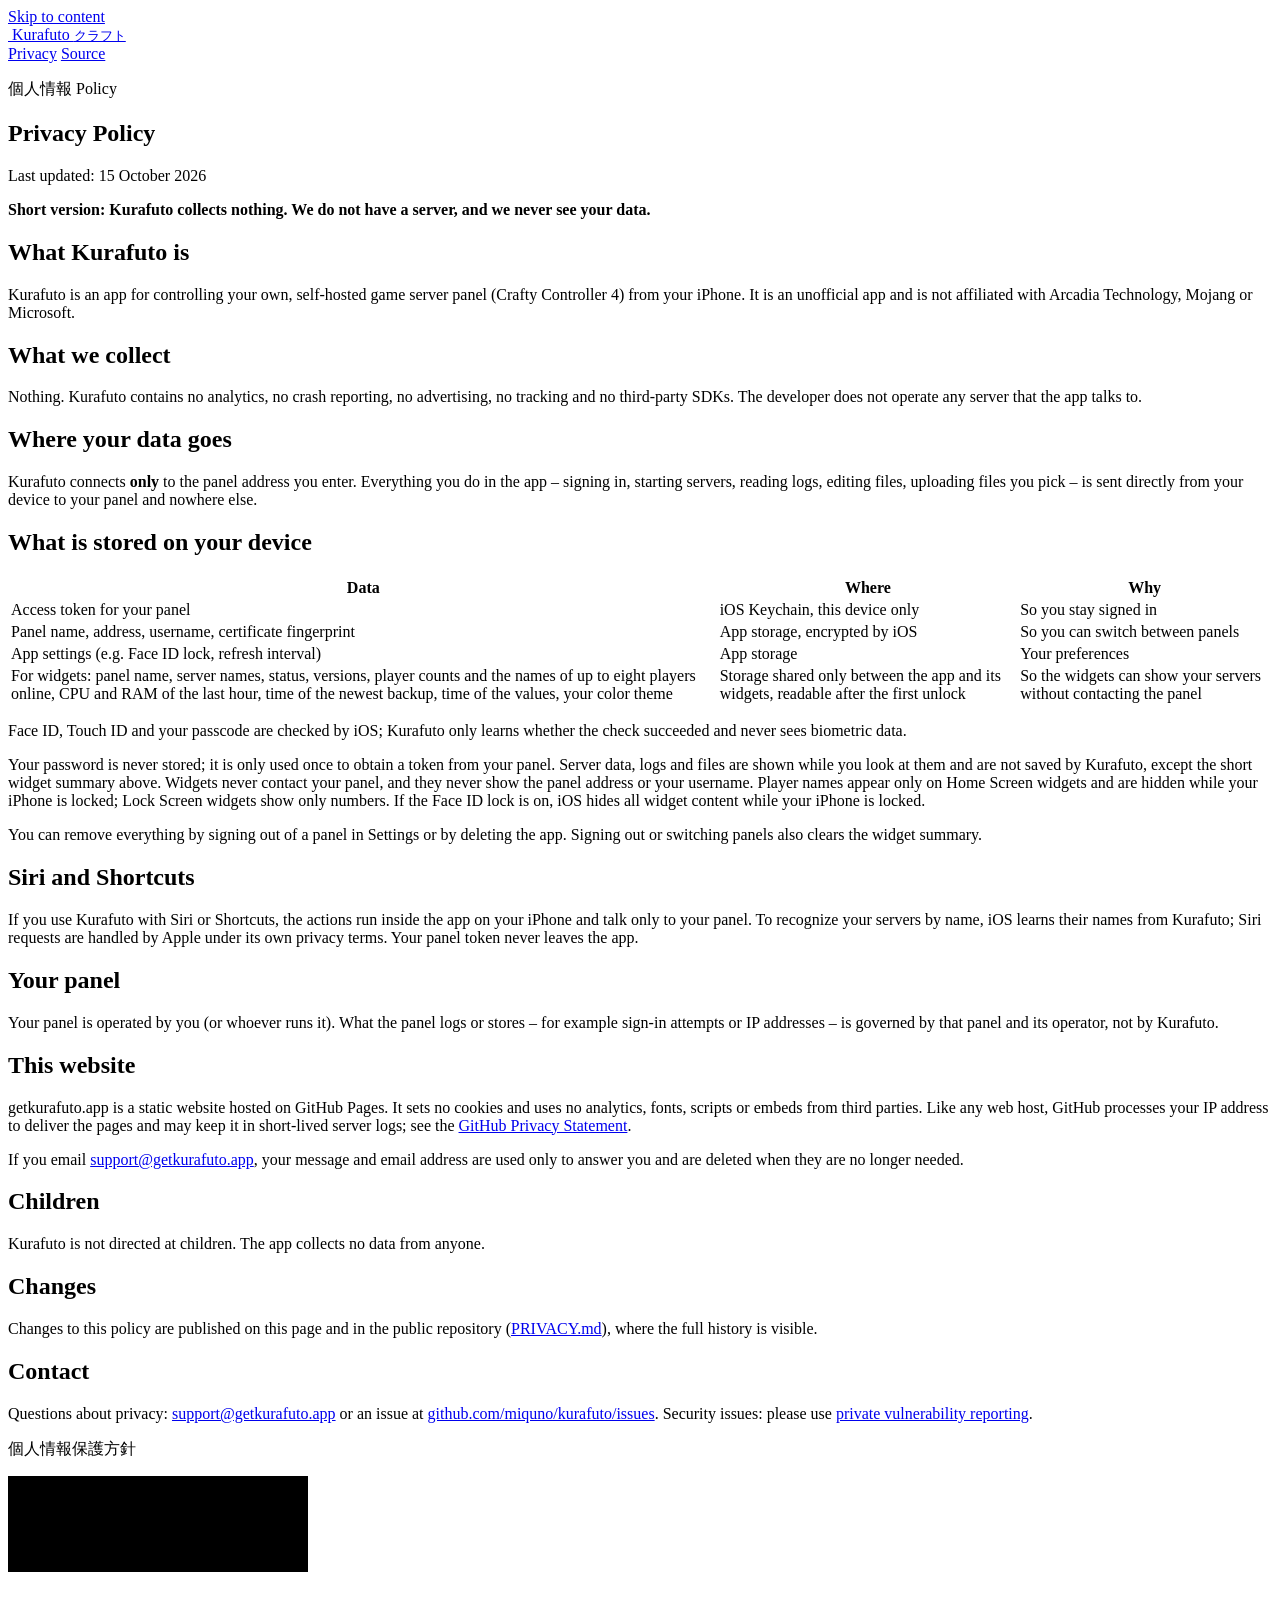
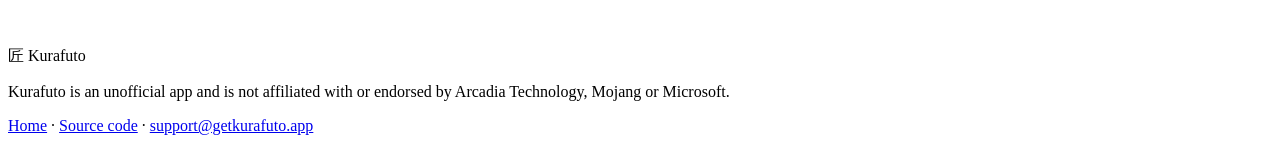
==== site/privacy/index.html @ 9ec3d1bd "feat: redesign the website with a light Japanese look and CSS animations (#33) * feat: redesign the " ====
<!doctype html>
<html lang="en">
<head>
  <meta charset="utf-8">
  <meta name="viewport" content="width=device-width, initial-scale=1">
  <meta http-equiv="Content-Security-Policy" content="default-src 'none'; style-src 'self'; img-src 'self'; base-uri 'none'; form-action 'none'">
  <meta name="referrer" content="no-referrer">
  <title>Privacy Policy – Kurafuto</title>
  <meta name="description" content="Kurafuto collects nothing. The app talks only to the server panel you add.">
  <link rel="icon" href="/icon.svg" type="image/svg+xml">
  <link rel="stylesheet" href="/styles.css">
</head>
<body>
  <a class="skip" href="#main">Skip to content</a>
  <header class="site">
    <div class="wrap">
      <a class="brand" href="/"><img src="/icon.svg" alt=""> Kurafuto <small lang="ja">クラフト</small></a>
      <nav class="site" aria-label="Main">
        <a href="/privacy/" aria-current="page">Privacy</a>
        <a href="https://github.com/miquno/kurafuto">Source</a>
      </nav>
    </div>
  </header>

  <main id="main">
    <div class="wrap">
      <article class="doc">
        <p class="kicker rise" aria-hidden="true"><span lang="ja">個人情報</span> Policy</p>
        <h1 class="rise d1">Privacy Policy</h1>
        <p class="meta rise d2">Last updated: 15 October 2026</p>

        <p><strong>Short version: Kurafuto collects nothing. We do not have a server, and we never see your data.</strong></p>

        <h2>What Kurafuto is</h2>
        <p>Kurafuto is an app for controlling your own, self-hosted game server panel (Crafty Controller 4) from your iPhone. It is an unofficial app and is not affiliated with Arcadia Technology, Mojang or Microsoft.</p>

        <h2>What we collect</h2>
        <p>Nothing. Kurafuto contains no analytics, no crash reporting, no advertising, no tracking and no third-party SDKs. The developer does not operate any server that the app talks to.</p>

        <h2>Where your data goes</h2>
        <p>Kurafuto connects <strong>only</strong> to the panel address you enter. Everything you do in the app – signing in, starting servers, reading logs, editing files, uploading files you pick – is sent directly from your device to your panel and nowhere else.</p>

        <h2>What is stored on your device</h2>
        <div class="scroll">
          <table class="table">
            <thead><tr><th>Data</th><th>Where</th><th>Why</th></tr></thead>
            <tbody>
              <tr><td>Access token for your panel</td><td>iOS Keychain, this device only</td><td>So you stay signed in</td></tr>
              <tr><td>Panel name, address, username, certificate fingerprint</td><td>App storage, encrypted by iOS</td><td>So you can switch between panels</td></tr>
              <tr><td>App settings (e.g. Face ID lock, refresh interval)</td><td>App storage</td><td>Your preferences</td></tr>
              <tr><td>For widgets: panel name, server names, status, versions, player counts and the names of up to eight players online, CPU and RAM of the last hour, time of the newest backup, time of the values, your color theme</td><td>Storage shared only between the app and its widgets, readable after the first unlock</td><td>So the widgets can show your servers without contacting the panel</td></tr>
            </tbody>
          </table>
        </div>
        <p>Face ID, Touch ID and your passcode are checked by iOS; Kurafuto only learns whether the check succeeded and never sees biometric data.</p>
        <p>Your password is never stored; it is only used once to obtain a token from your panel. Server data, logs and files are shown while you look at them and are not saved by Kurafuto, except the short widget summary above. Widgets never contact your panel, and they never show the panel address or your username. Player names appear only on Home Screen widgets and are hidden while your iPhone is locked; Lock Screen widgets show only numbers. If the Face ID lock is on, iOS hides all widget content while your iPhone is locked.</p>
        <p>You can remove everything by signing out of a panel in Settings or by deleting the app. Signing out or switching panels also clears the widget summary.</p>

        <h2>Siri and Shortcuts</h2>
        <p>If you use Kurafuto with Siri or Shortcuts, the actions run inside the app on your iPhone and talk only to your panel. To recognize your servers by name, iOS learns their names from Kurafuto; Siri requests are handled by Apple under its own privacy terms. Your panel token never leaves the app.</p>
        <h2>Your panel</h2>
        <p>Your panel is operated by you (or whoever runs it). What the panel logs or stores – for example sign-in attempts or IP addresses – is governed by that panel and its operator, not by Kurafuto.</p>

        <h2>This website</h2>
        <p>getkurafuto.app is a static website hosted on GitHub Pages. It sets no cookies and uses no analytics, fonts, scripts or embeds from third parties. Like any web host, GitHub processes your IP address to deliver the pages and may keep it in short-lived server logs; see the <a href="https://docs.github.com/en/site-policy/privacy-policies/github-general-privacy-statement">GitHub Privacy Statement</a>.</p>
        <p>If you email <a href="mailto:support@getkurafuto.app">support@getkurafuto.app</a>, your message and email address are used only to answer you and are deleted when they are no longer needed.</p>

        <h2>Children</h2>
        <p>Kurafuto is not directed at children. The app collects no data from anyone.</p>

        <h2>Changes</h2>
        <p>Changes to this policy are published on this page and in the public repository (<a href="https://github.com/miquno/kurafuto/blob/main/PRIVACY.md">PRIVACY.md</a>), where the full history is visible.</p>

        <h2>Contact</h2>
        <p>Questions about privacy: <a href="mailto:support@getkurafuto.app">support@getkurafuto.app</a> or an issue at <a href="https://github.com/miquno/kurafuto/issues">github.com/miquno/kurafuto/issues</a>. Security issues: please use <a href="https://github.com/miquno/kurafuto/security/advisories/new">private vulnerability reporting</a>.</p>
      </article>
      <p class="doc-aside" lang="ja" aria-hidden="true">個人情報保護方針</p>
    </div>
  </main>

  <svg class="wave" aria-hidden="true">
    <defs>
      <g id="fan"><circle r="24"/><circle r="19"/><circle r="14"/><circle r="9"/><circle r="4"/></g>
      <pattern id="seigaiha" width="48" height="24" patternUnits="userSpaceOnUse">
        <use href="#fan" x="0" y="0"/><use href="#fan" x="48" y="0"/>
        <use href="#fan" x="24" y="12"/>
        <use href="#fan" x="0" y="24"/><use href="#fan" x="48" y="24"/>
        <use href="#fan" x="24" y="36"/>
      </pattern>
    </defs>
    <rect width="4800" height="96" fill="url(#seigaiha)"/>
  </svg>

  <footer class="site">
    <div class="wrap">
      <div>
        <p class="sig"><span lang="ja" aria-hidden="true">匠</span> Kurafuto</p>
        <p>Kurafuto is an unofficial app and is not affiliated with or endorsed by Arcadia Technology, Mojang or Microsoft.</p>
      </div>
      <p class="links"><a href="/">Home</a> · <a href="https://github.com/miquno/kurafuto">Source code</a> · <a href="mailto:support@getkurafuto.app">support@getkurafuto.app</a></p>
    </div>
  </footer>
</body>
</html>
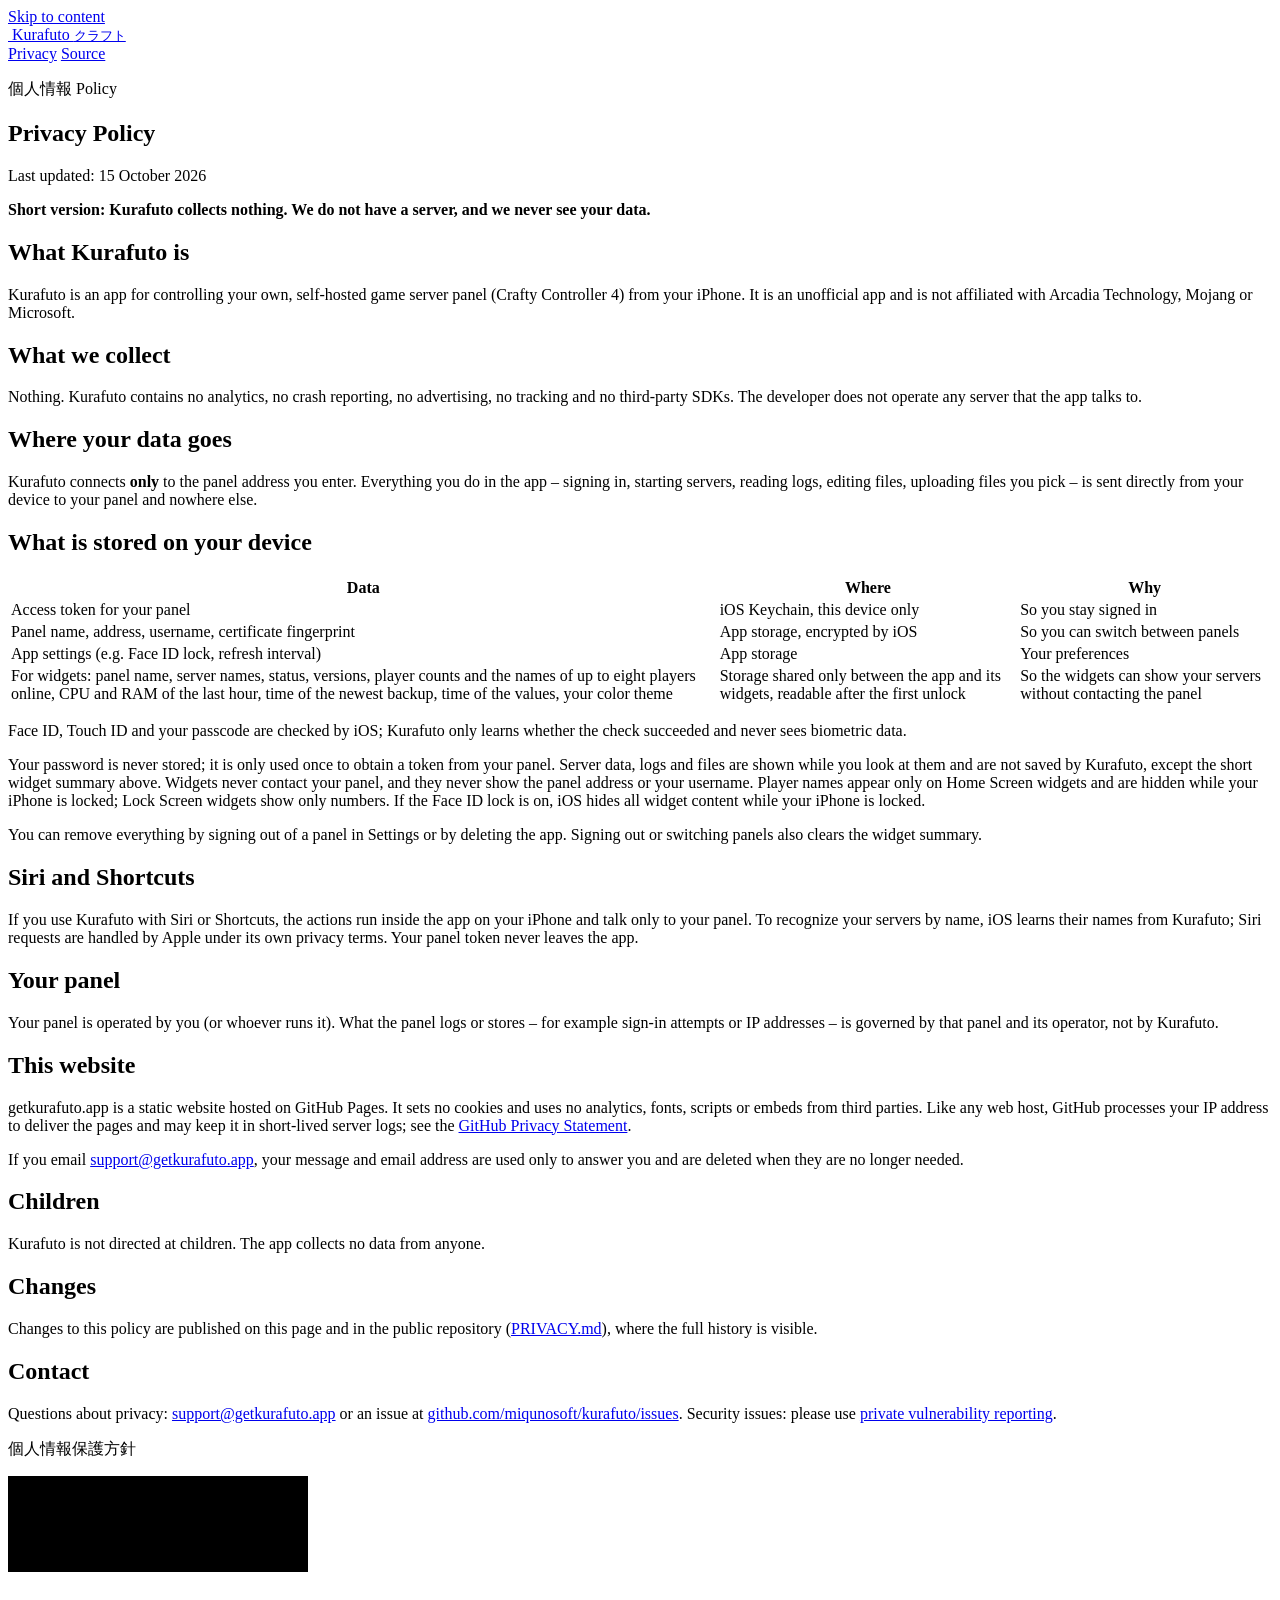
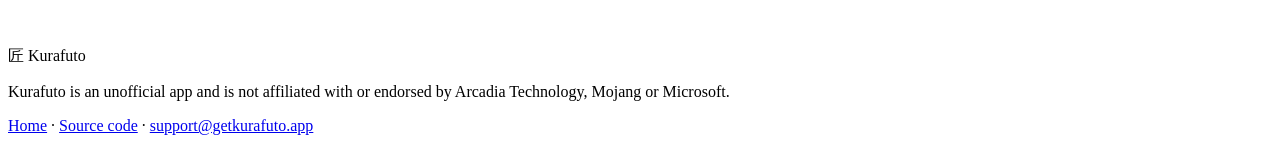
==== commit ff0627a5: "Merge remote-tracking branch 'origin/main' into chore/move-to-miqunosoft Signed-off-by: miquno <3549" ====
--- a/site/privacy/index.html
+++ b/site/privacy/index.html
@@ -17,7 +17,7 @@
       <a class="brand" href="/"><img src="/icon.svg" alt=""> Kurafuto <small lang="ja">クラフト</small></a>
       <nav class="site" aria-label="Main">
         <a href="/privacy/" aria-current="page">Privacy</a>
-        <a href="https://github.com/miquno/kurafuto">Source</a>
+        <a href="https://github.com/miqunosoft/kurafuto">Source</a>
       </nav>
     </div>
   </header>
@@ -69,10 +69,10 @@
         <p>Kurafuto is not directed at children. The app collects no data from anyone.</p>
 
         <h2>Changes</h2>
-        <p>Changes to this policy are published on this page and in the public repository (<a href="https://github.com/miquno/kurafuto/blob/main/PRIVACY.md">PRIVACY.md</a>), where the full history is visible.</p>
+        <p>Changes to this policy are published on this page and in the public repository (<a href="https://github.com/miqunosoft/kurafuto/blob/main/PRIVACY.md">PRIVACY.md</a>), where the full history is visible.</p>
 
         <h2>Contact</h2>
-        <p>Questions about privacy: <a href="mailto:support@getkurafuto.app">support@getkurafuto.app</a> or an issue at <a href="https://github.com/miquno/kurafuto/issues">github.com/miquno/kurafuto/issues</a>. Security issues: please use <a href="https://github.com/miquno/kurafuto/security/advisories/new">private vulnerability reporting</a>.</p>
+        <p>Questions about privacy: <a href="mailto:support@getkurafuto.app">support@getkurafuto.app</a> or an issue at <a href="https://github.com/miqunosoft/kurafuto/issues">github.com/miqunosoft/kurafuto/issues</a>. Security issues: please use <a href="https://github.com/miqunosoft/kurafuto/security/advisories/new">private vulnerability reporting</a>.</p>
       </article>
       <p class="doc-aside" lang="ja" aria-hidden="true">個人情報保護方針</p>
     </div>
@@ -97,7 +97,7 @@
         <p class="sig"><span lang="ja" aria-hidden="true">匠</span> Kurafuto</p>
         <p>Kurafuto is an unofficial app and is not affiliated with or endorsed by Arcadia Technology, Mojang or Microsoft.</p>
       </div>
-      <p class="links"><a href="/">Home</a> · <a href="https://github.com/miquno/kurafuto">Source code</a> · <a href="mailto:support@getkurafuto.app">support@getkurafuto.app</a></p>
+      <p class="links"><a href="/">Home</a> · <a href="https://github.com/miqunosoft/kurafuto">Source code</a> · <a href="mailto:support@getkurafuto.app">support@getkurafuto.app</a></p>
     </div>
   </footer>
 </body>
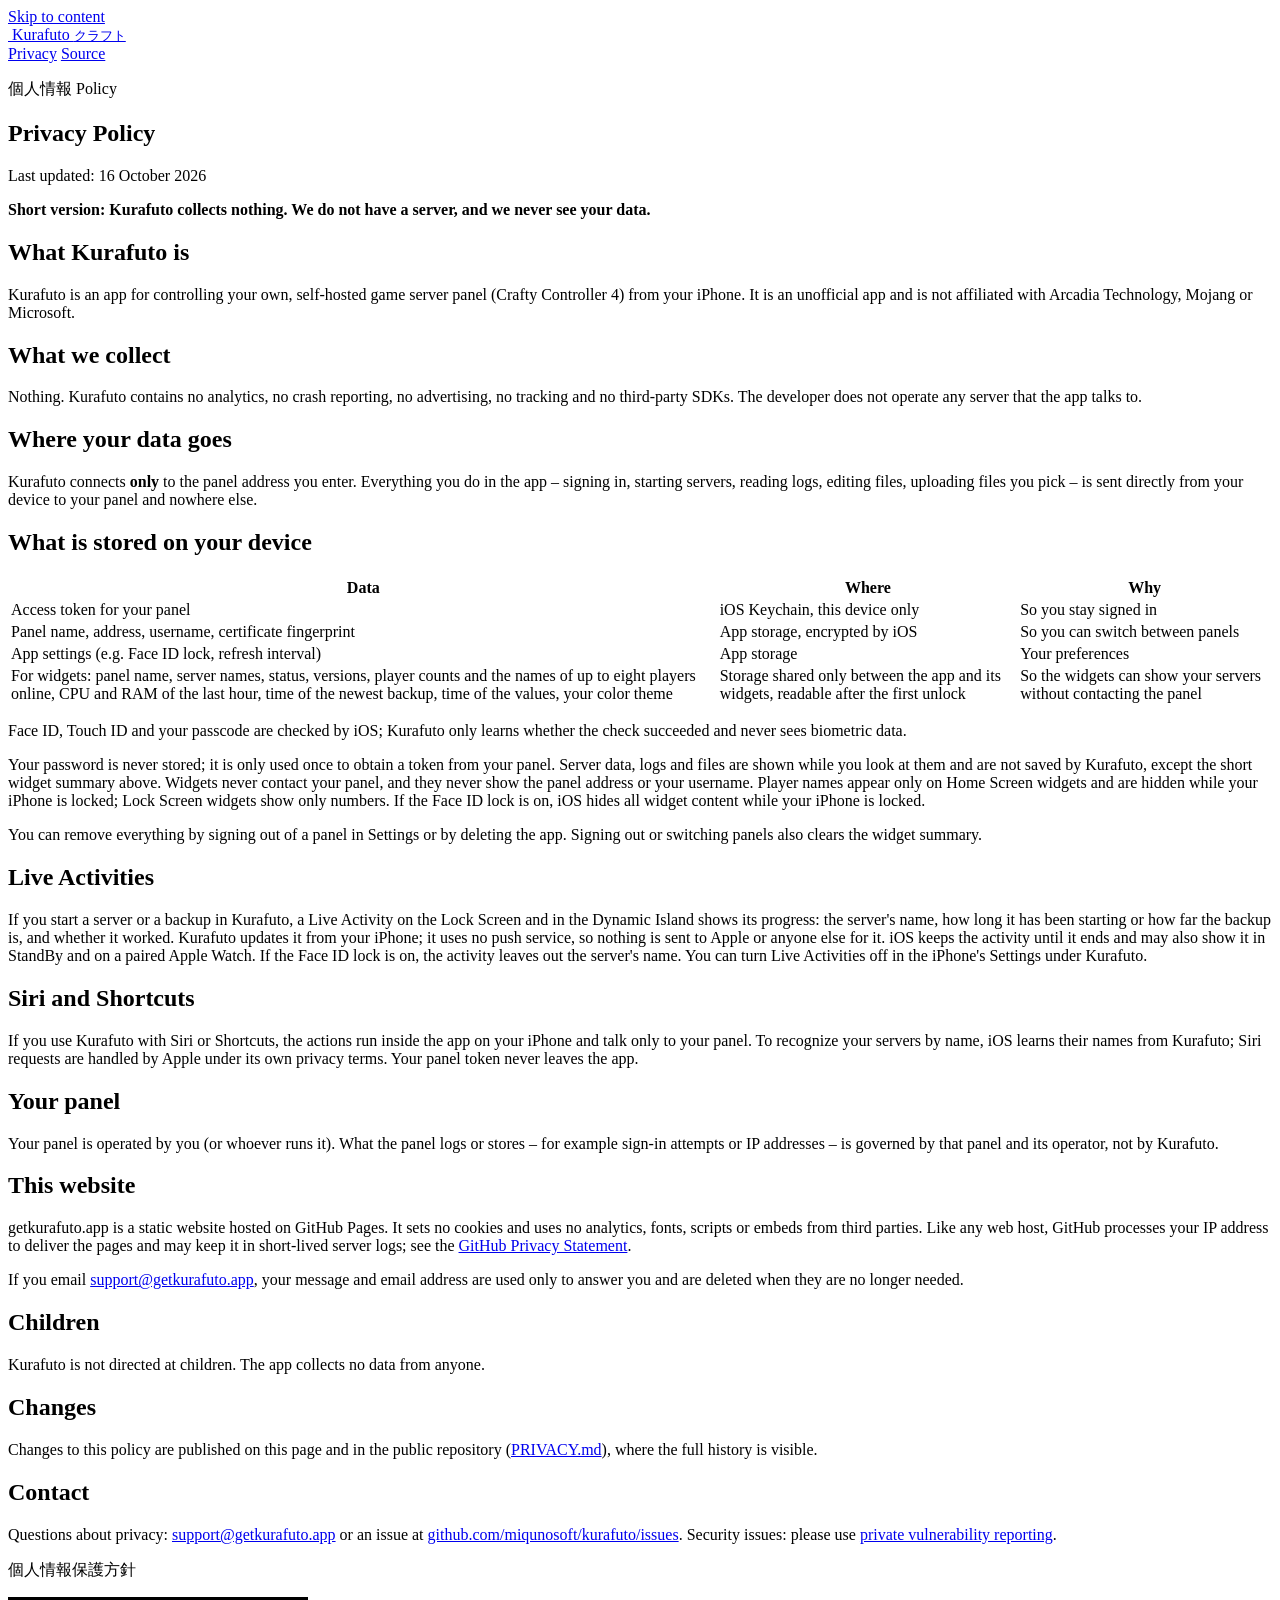
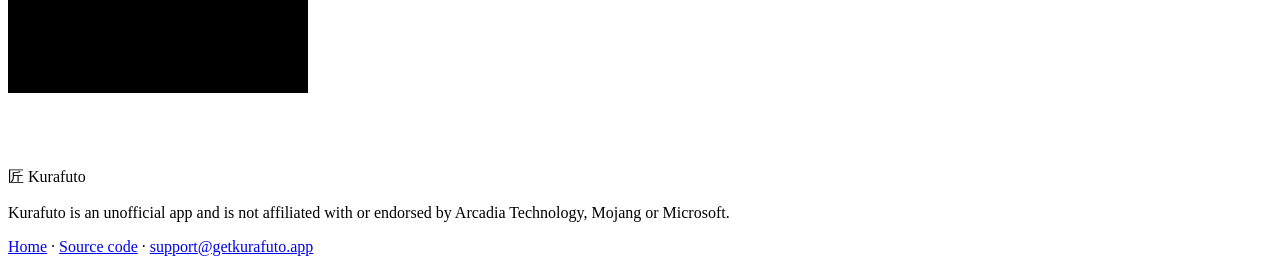
==== commit 9e7ae3bd: "feat: show server start-ups and backups as Live Activities After a start or a backup that the panel " ====
--- a/site/privacy/index.html
+++ b/site/privacy/index.html
@@ -27,7 +27,7 @@
       <article class="doc">
         <p class="kicker rise" aria-hidden="true"><span lang="ja">個人情報</span> Policy</p>
         <h1 class="rise d1">Privacy Policy</h1>
-        <p class="meta rise d2">Last updated: 15 October 2026</p>
+        <p class="meta rise d2">Last updated: 16 October 2026</p>
 
         <p><strong>Short version: Kurafuto collects nothing. We do not have a server, and we never see your data.</strong></p>
 
@@ -55,6 +55,9 @@
         <p>Face ID, Touch ID and your passcode are checked by iOS; Kurafuto only learns whether the check succeeded and never sees biometric data.</p>
         <p>Your password is never stored; it is only used once to obtain a token from your panel. Server data, logs and files are shown while you look at them and are not saved by Kurafuto, except the short widget summary above. Widgets never contact your panel, and they never show the panel address or your username. Player names appear only on Home Screen widgets and are hidden while your iPhone is locked; Lock Screen widgets show only numbers. If the Face ID lock is on, iOS hides all widget content while your iPhone is locked.</p>
         <p>You can remove everything by signing out of a panel in Settings or by deleting the app. Signing out or switching panels also clears the widget summary.</p>
+
+        <h2>Live Activities</h2>
+        <p>If you start a server or a backup in Kurafuto, a Live Activity on the Lock Screen and in the Dynamic Island shows its progress: the server's name, how long it has been starting or how far the backup is, and whether it worked. Kurafuto updates it from your iPhone; it uses no push service, so nothing is sent to Apple or anyone else for it. iOS keeps the activity until it ends and may also show it in StandBy and on a paired Apple Watch. If the Face ID lock is on, the activity leaves out the server's name. You can turn Live Activities off in the iPhone's Settings under Kurafuto.</p>
 
         <h2>Siri and Shortcuts</h2>
         <p>If you use Kurafuto with Siri or Shortcuts, the actions run inside the app on your iPhone and talk only to your panel. To recognize your servers by name, iOS learns their names from Kurafuto; Siri requests are handled by Apple under its own privacy terms. Your panel token never leaves the app.</p>
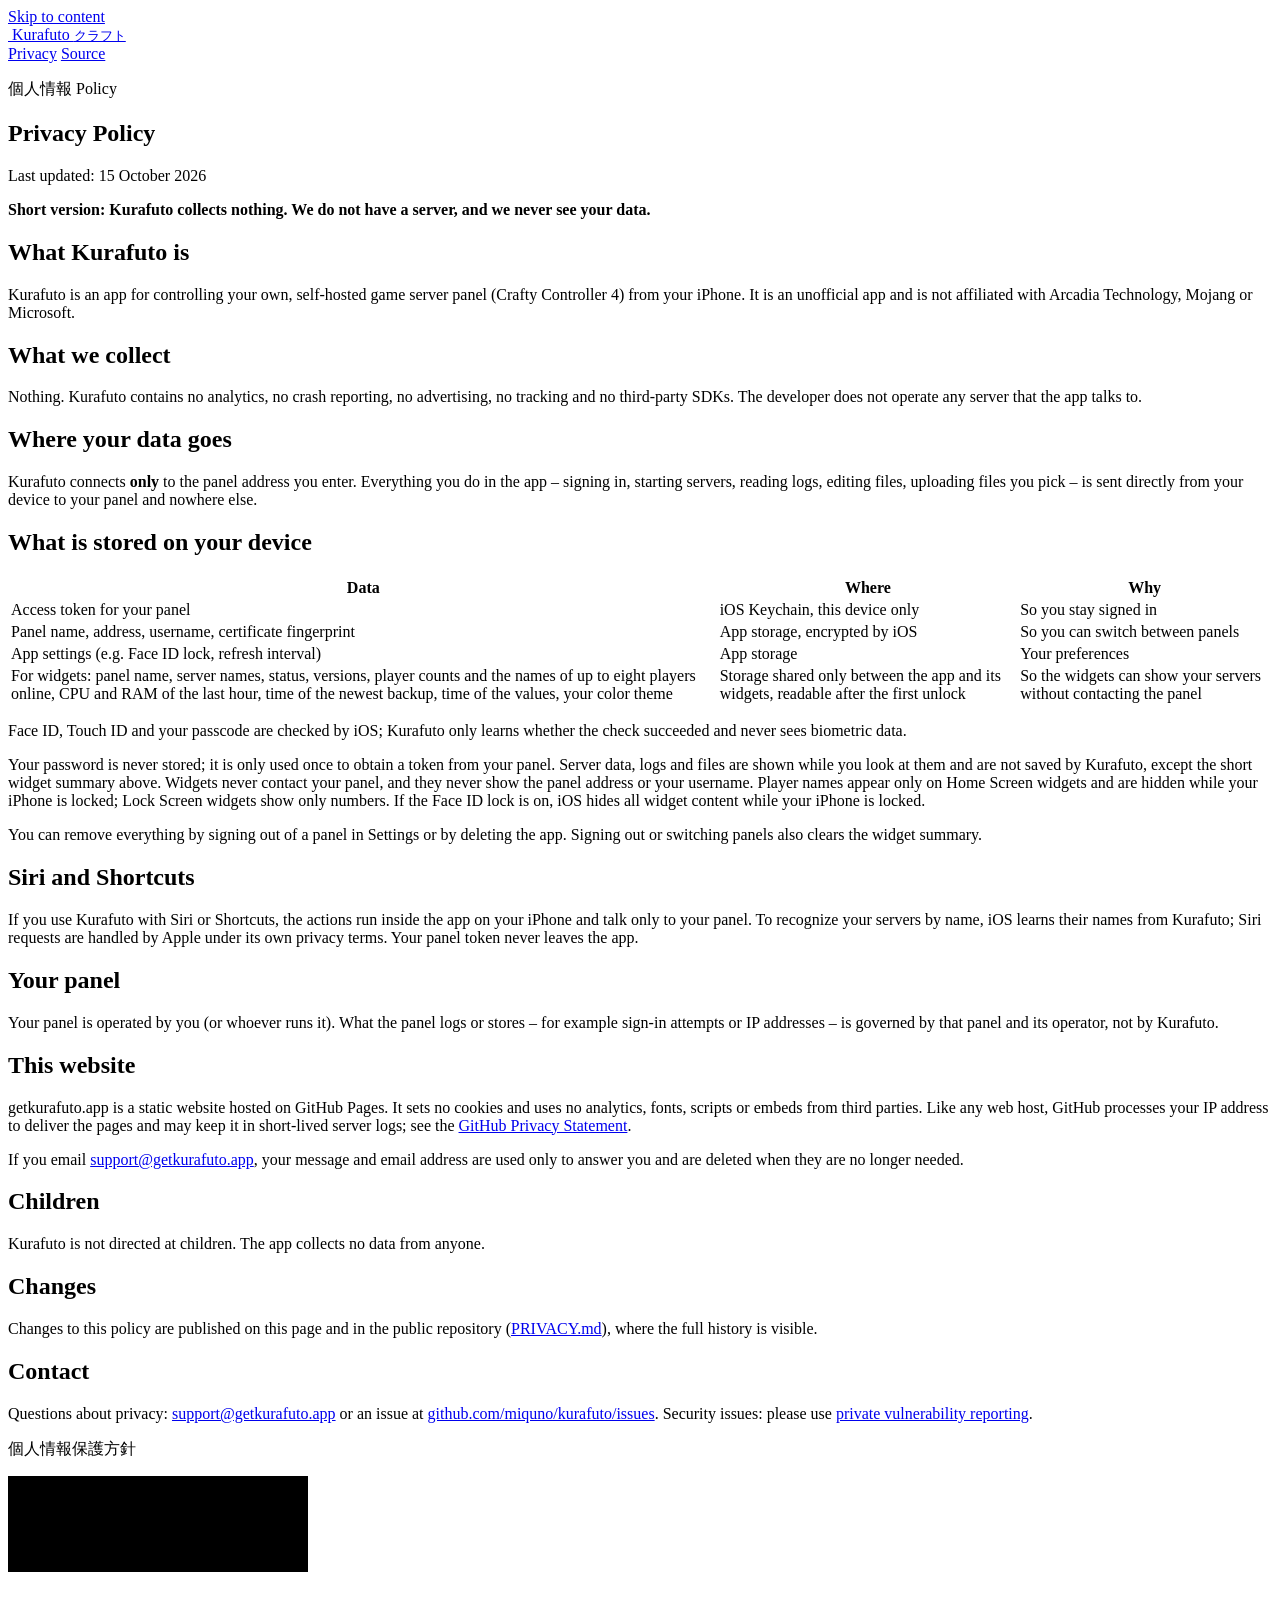
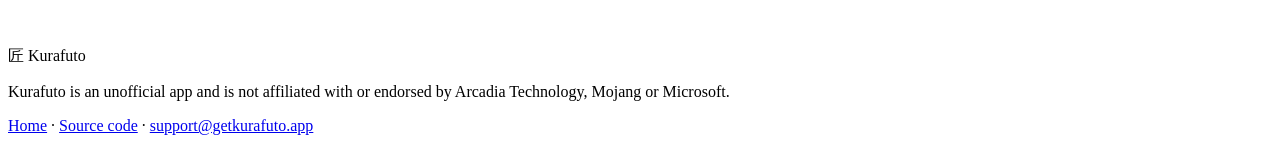
==== commit 5ce27336: "chore: point links back to the repository at miquno/kurafuto Signed-off-by: miquno <35491275+miquno@" ====
--- a/site/privacy/index.html
+++ b/site/privacy/index.html
@@ -17,7 +17,7 @@
       <a class="brand" href="/"><img src="/icon.svg" alt=""> Kurafuto <small lang="ja">クラフト</small></a>
       <nav class="site" aria-label="Main">
         <a href="/privacy/" aria-current="page">Privacy</a>
-        <a href="https://github.com/miqunosoft/kurafuto">Source</a>
+        <a href="https://github.com/miquno/kurafuto">Source</a>
       </nav>
     </div>
   </header>
@@ -27,7 +27,7 @@
       <article class="doc">
         <p class="kicker rise" aria-hidden="true"><span lang="ja">個人情報</span> Policy</p>
         <h1 class="rise d1">Privacy Policy</h1>
-        <p class="meta rise d2">Last updated: 16 October 2026</p>
+        <p class="meta rise d2">Last updated: 15 October 2026</p>
 
         <p><strong>Short version: Kurafuto collects nothing. We do not have a server, and we never see your data.</strong></p>
 
@@ -56,9 +56,6 @@
         <p>Your password is never stored; it is only used once to obtain a token from your panel. Server data, logs and files are shown while you look at them and are not saved by Kurafuto, except the short widget summary above. Widgets never contact your panel, and they never show the panel address or your username. Player names appear only on Home Screen widgets and are hidden while your iPhone is locked; Lock Screen widgets show only numbers. If the Face ID lock is on, iOS hides all widget content while your iPhone is locked.</p>
         <p>You can remove everything by signing out of a panel in Settings or by deleting the app. Signing out or switching panels also clears the widget summary.</p>
 
-        <h2>Live Activities</h2>
-        <p>If you start a server or a backup in Kurafuto, a Live Activity on the Lock Screen and in the Dynamic Island shows its progress: the server's name, how long it has been starting or how far the backup is, and whether it worked. Kurafuto updates it from your iPhone; it uses no push service, so nothing is sent to Apple or anyone else for it. iOS keeps the activity until it ends and may also show it in StandBy and on a paired Apple Watch. If the Face ID lock is on, the activity leaves out the server's name. You can turn Live Activities off in the iPhone's Settings under Kurafuto.</p>
-
         <h2>Siri and Shortcuts</h2>
         <p>If you use Kurafuto with Siri or Shortcuts, the actions run inside the app on your iPhone and talk only to your panel. To recognize your servers by name, iOS learns their names from Kurafuto; Siri requests are handled by Apple under its own privacy terms. Your panel token never leaves the app.</p>
         <h2>Your panel</h2>
@@ -72,10 +69,10 @@
         <p>Kurafuto is not directed at children. The app collects no data from anyone.</p>
 
         <h2>Changes</h2>
-        <p>Changes to this policy are published on this page and in the public repository (<a href="https://github.com/miqunosoft/kurafuto/blob/main/PRIVACY.md">PRIVACY.md</a>), where the full history is visible.</p>
+        <p>Changes to this policy are published on this page and in the public repository (<a href="https://github.com/miquno/kurafuto/blob/main/PRIVACY.md">PRIVACY.md</a>), where the full history is visible.</p>
 
         <h2>Contact</h2>
-        <p>Questions about privacy: <a href="mailto:support@getkurafuto.app">support@getkurafuto.app</a> or an issue at <a href="https://github.com/miqunosoft/kurafuto/issues">github.com/miqunosoft/kurafuto/issues</a>. Security issues: please use <a href="https://github.com/miqunosoft/kurafuto/security/advisories/new">private vulnerability reporting</a>.</p>
+        <p>Questions about privacy: <a href="mailto:support@getkurafuto.app">support@getkurafuto.app</a> or an issue at <a href="https://github.com/miquno/kurafuto/issues">github.com/miquno/kurafuto/issues</a>. Security issues: please use <a href="https://github.com/miquno/kurafuto/security/advisories/new">private vulnerability reporting</a>.</p>
       </article>
       <p class="doc-aside" lang="ja" aria-hidden="true">個人情報保護方針</p>
     </div>
@@ -100,7 +97,7 @@
         <p class="sig"><span lang="ja" aria-hidden="true">匠</span> Kurafuto</p>
         <p>Kurafuto is an unofficial app and is not affiliated with or endorsed by Arcadia Technology, Mojang or Microsoft.</p>
       </div>
-      <p class="links"><a href="/">Home</a> · <a href="https://github.com/miqunosoft/kurafuto">Source code</a> · <a href="mailto:support@getkurafuto.app">support@getkurafuto.app</a></p>
+      <p class="links"><a href="/">Home</a> · <a href="https://github.com/miquno/kurafuto">Source code</a> · <a href="mailto:support@getkurafuto.app">support@getkurafuto.app</a></p>
     </div>
   </footer>
 </body>
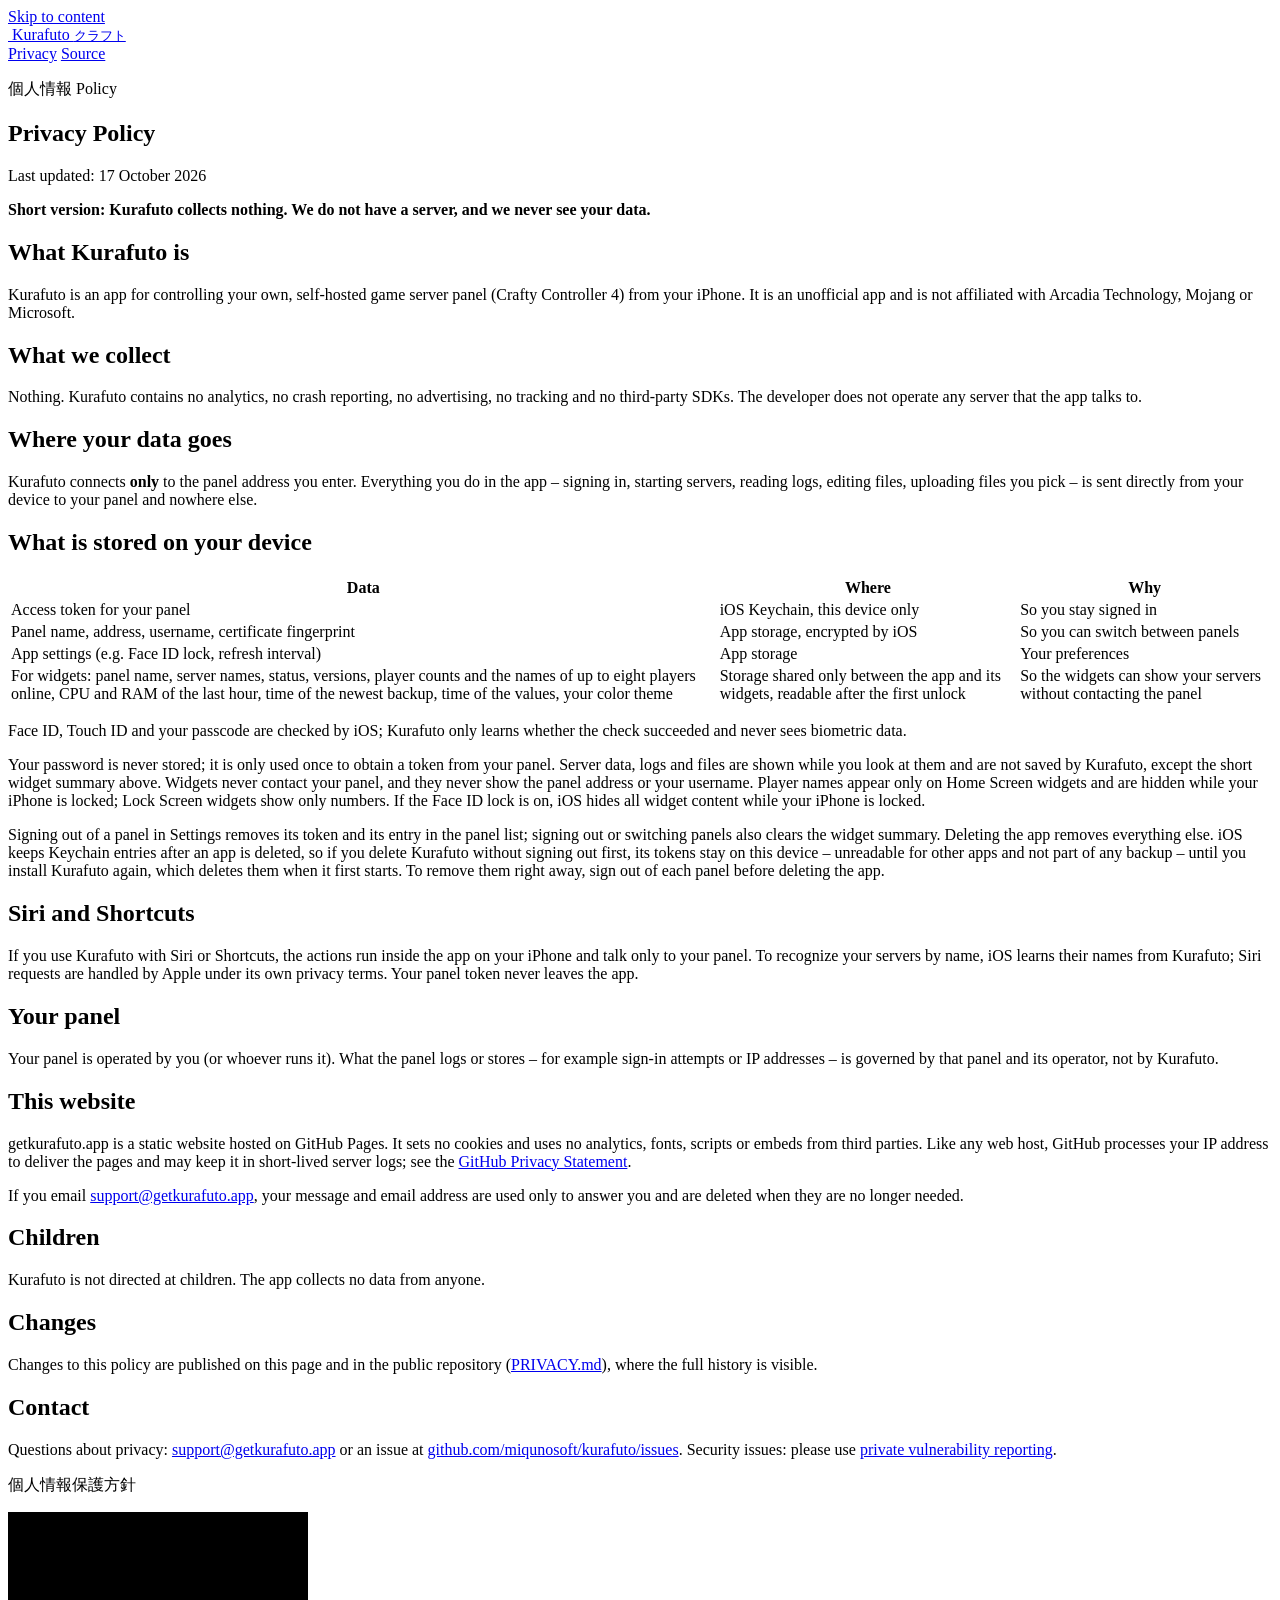
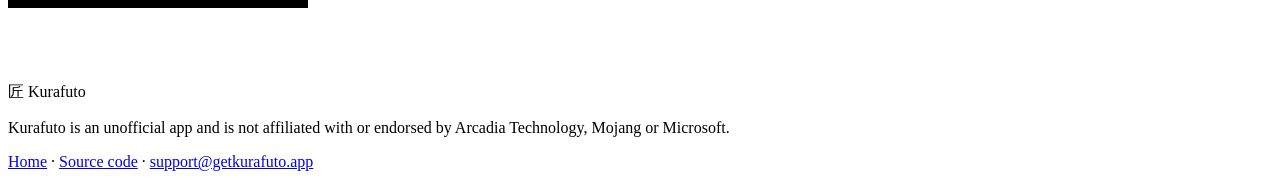
==== commit 7f43739c: "fix: delete tokens left in the Keychain by an earlier install Signed-off-by: miquno <35491275+miquno" ====
--- a/site/privacy/index.html
+++ b/site/privacy/index.html
@@ -17,7 +17,7 @@
       <a class="brand" href="/"><img src="/icon.svg" alt=""> Kurafuto <small lang="ja">クラフト</small></a>
       <nav class="site" aria-label="Main">
         <a href="/privacy/" aria-current="page">Privacy</a>
-        <a href="https://github.com/miquno/kurafuto">Source</a>
+        <a href="https://github.com/miqunosoft/kurafuto">Source</a>
       </nav>
     </div>
   </header>
@@ -27,7 +27,7 @@
       <article class="doc">
         <p class="kicker rise" aria-hidden="true"><span lang="ja">個人情報</span> Policy</p>
         <h1 class="rise d1">Privacy Policy</h1>
-        <p class="meta rise d2">Last updated: 15 October 2026</p>
+        <p class="meta rise d2">Last updated: 17 October 2026</p>
 
         <p><strong>Short version: Kurafuto collects nothing. We do not have a server, and we never see your data.</strong></p>
 
@@ -54,7 +54,7 @@
         </div>
         <p>Face ID, Touch ID and your passcode are checked by iOS; Kurafuto only learns whether the check succeeded and never sees biometric data.</p>
         <p>Your password is never stored; it is only used once to obtain a token from your panel. Server data, logs and files are shown while you look at them and are not saved by Kurafuto, except the short widget summary above. Widgets never contact your panel, and they never show the panel address or your username. Player names appear only on Home Screen widgets and are hidden while your iPhone is locked; Lock Screen widgets show only numbers. If the Face ID lock is on, iOS hides all widget content while your iPhone is locked.</p>
-        <p>You can remove everything by signing out of a panel in Settings or by deleting the app. Signing out or switching panels also clears the widget summary.</p>
+        <p>Signing out of a panel in Settings removes its token and its entry in the panel list; signing out or switching panels also clears the widget summary. Deleting the app removes everything else. iOS keeps Keychain entries after an app is deleted, so if you delete Kurafuto without signing out first, its tokens stay on this device – unreadable for other apps and not part of any backup – until you install Kurafuto again, which deletes them when it first starts. To remove them right away, sign out of each panel before deleting the app.</p>
 
         <h2>Siri and Shortcuts</h2>
         <p>If you use Kurafuto with Siri or Shortcuts, the actions run inside the app on your iPhone and talk only to your panel. To recognize your servers by name, iOS learns their names from Kurafuto; Siri requests are handled by Apple under its own privacy terms. Your panel token never leaves the app.</p>
@@ -69,10 +69,10 @@
         <p>Kurafuto is not directed at children. The app collects no data from anyone.</p>
 
         <h2>Changes</h2>
-        <p>Changes to this policy are published on this page and in the public repository (<a href="https://github.com/miquno/kurafuto/blob/main/PRIVACY.md">PRIVACY.md</a>), where the full history is visible.</p>
+        <p>Changes to this policy are published on this page and in the public repository (<a href="https://github.com/miqunosoft/kurafuto/blob/main/PRIVACY.md">PRIVACY.md</a>), where the full history is visible.</p>
 
         <h2>Contact</h2>
-        <p>Questions about privacy: <a href="mailto:support@getkurafuto.app">support@getkurafuto.app</a> or an issue at <a href="https://github.com/miquno/kurafuto/issues">github.com/miquno/kurafuto/issues</a>. Security issues: please use <a href="https://github.com/miquno/kurafuto/security/advisories/new">private vulnerability reporting</a>.</p>
+        <p>Questions about privacy: <a href="mailto:support@getkurafuto.app">support@getkurafuto.app</a> or an issue at <a href="https://github.com/miqunosoft/kurafuto/issues">github.com/miqunosoft/kurafuto/issues</a>. Security issues: please use <a href="https://github.com/miqunosoft/kurafuto/security/advisories/new">private vulnerability reporting</a>.</p>
       </article>
       <p class="doc-aside" lang="ja" aria-hidden="true">個人情報保護方針</p>
     </div>
@@ -97,7 +97,7 @@
         <p class="sig"><span lang="ja" aria-hidden="true">匠</span> Kurafuto</p>
         <p>Kurafuto is an unofficial app and is not affiliated with or endorsed by Arcadia Technology, Mojang or Microsoft.</p>
       </div>
-      <p class="links"><a href="/">Home</a> · <a href="https://github.com/miquno/kurafuto">Source code</a> · <a href="mailto:support@getkurafuto.app">support@getkurafuto.app</a></p>
+      <p class="links"><a href="/">Home</a> · <a href="https://github.com/miqunosoft/kurafuto">Source code</a> · <a href="mailto:support@getkurafuto.app">support@getkurafuto.app</a></p>
     </div>
   </footer>
 </body>
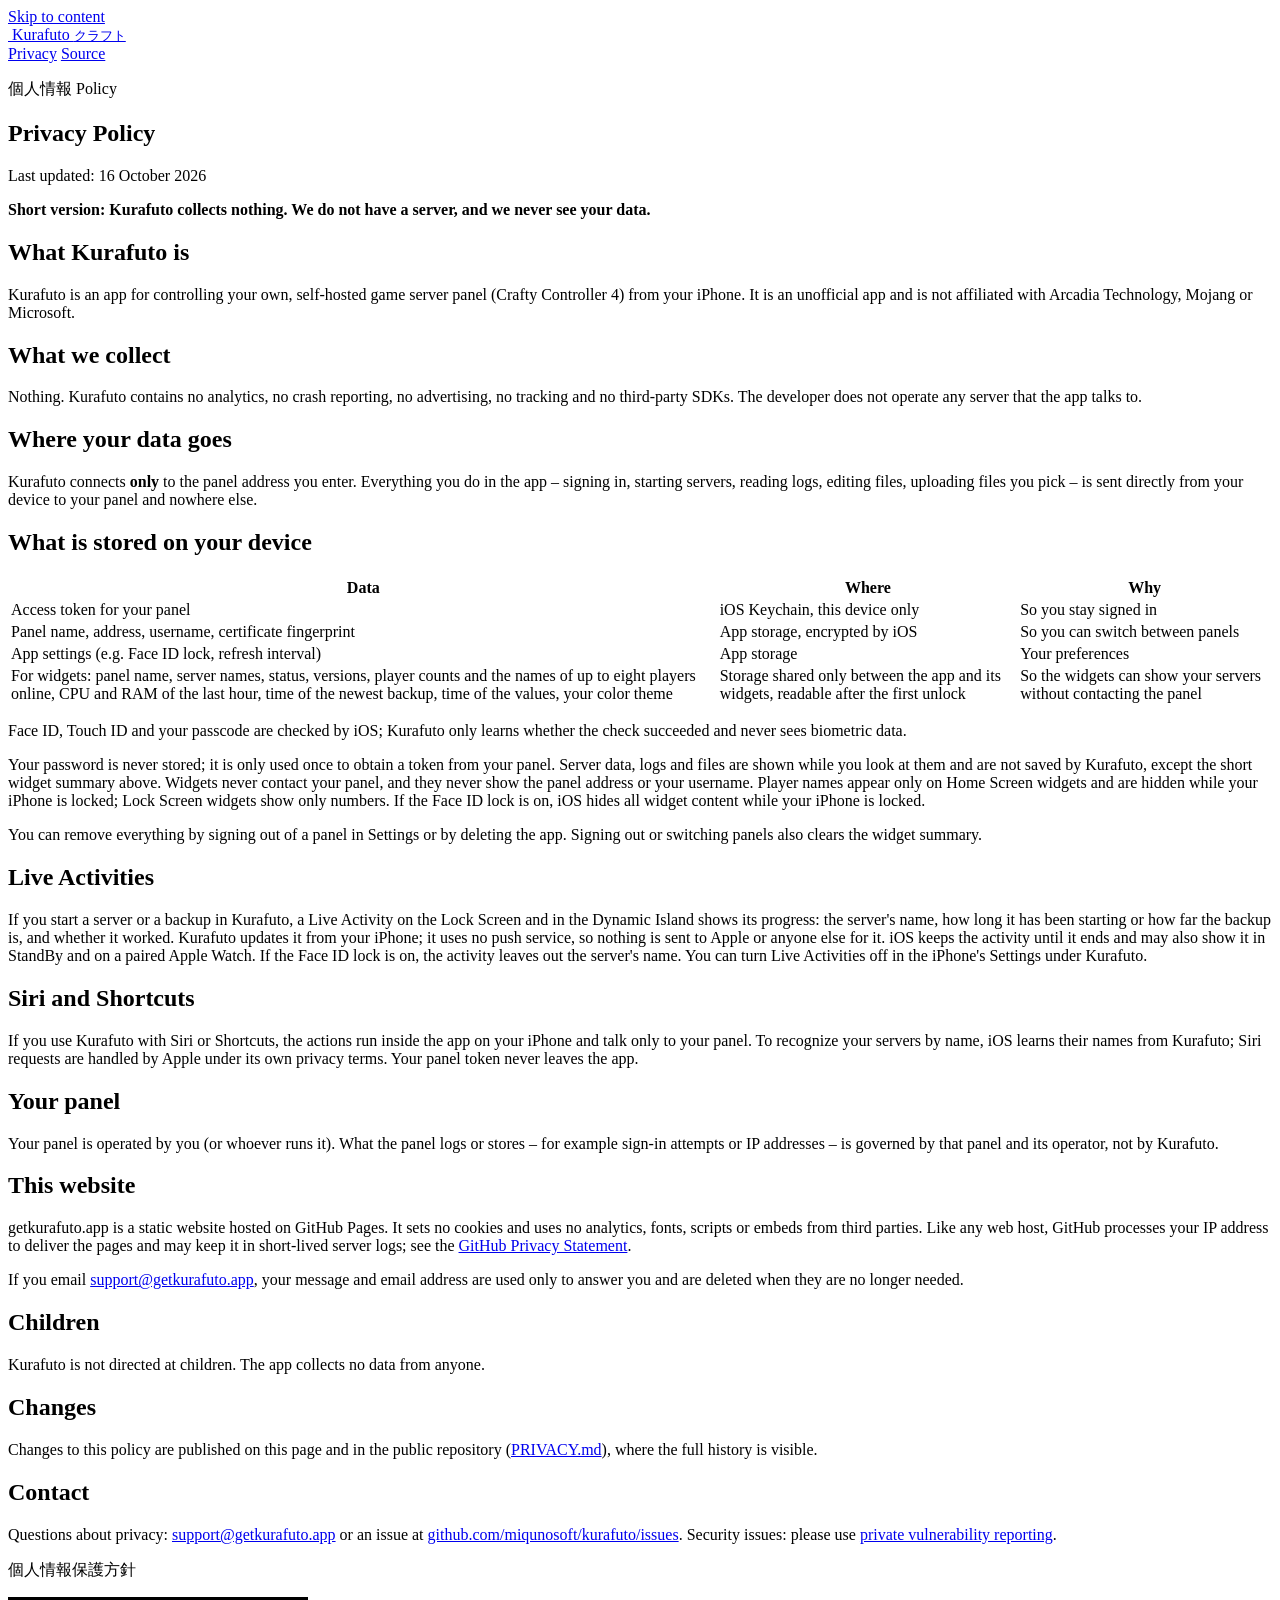
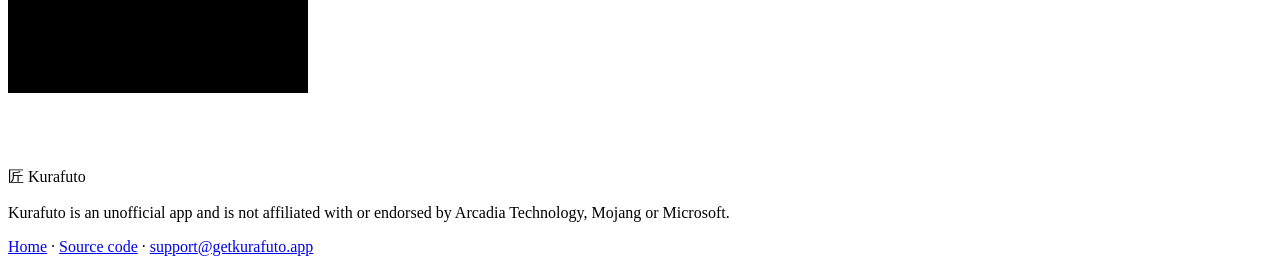
==== commit c979c35d: "feat: show server start-ups and backups as Live Activities (#35) After a start or a backup that the " ====
--- a/site/privacy/index.html
+++ b/site/privacy/index.html
@@ -27,7 +27,7 @@
       <article class="doc">
         <p class="kicker rise" aria-hidden="true"><span lang="ja">個人情報</span> Policy</p>
         <h1 class="rise d1">Privacy Policy</h1>
-        <p class="meta rise d2">Last updated: 17 October 2026</p>
+        <p class="meta rise d2">Last updated: 16 October 2026</p>
 
         <p><strong>Short version: Kurafuto collects nothing. We do not have a server, and we never see your data.</strong></p>
 
@@ -54,7 +54,10 @@
         </div>
         <p>Face ID, Touch ID and your passcode are checked by iOS; Kurafuto only learns whether the check succeeded and never sees biometric data.</p>
         <p>Your password is never stored; it is only used once to obtain a token from your panel. Server data, logs and files are shown while you look at them and are not saved by Kurafuto, except the short widget summary above. Widgets never contact your panel, and they never show the panel address or your username. Player names appear only on Home Screen widgets and are hidden while your iPhone is locked; Lock Screen widgets show only numbers. If the Face ID lock is on, iOS hides all widget content while your iPhone is locked.</p>
-        <p>Signing out of a panel in Settings removes its token and its entry in the panel list; signing out or switching panels also clears the widget summary. Deleting the app removes everything else. iOS keeps Keychain entries after an app is deleted, so if you delete Kurafuto without signing out first, its tokens stay on this device – unreadable for other apps and not part of any backup – until you install Kurafuto again, which deletes them when it first starts. To remove them right away, sign out of each panel before deleting the app.</p>
+        <p>You can remove everything by signing out of a panel in Settings or by deleting the app. Signing out or switching panels also clears the widget summary.</p>
+
+        <h2>Live Activities</h2>
+        <p>If you start a server or a backup in Kurafuto, a Live Activity on the Lock Screen and in the Dynamic Island shows its progress: the server's name, how long it has been starting or how far the backup is, and whether it worked. Kurafuto updates it from your iPhone; it uses no push service, so nothing is sent to Apple or anyone else for it. iOS keeps the activity until it ends and may also show it in StandBy and on a paired Apple Watch. If the Face ID lock is on, the activity leaves out the server's name. You can turn Live Activities off in the iPhone's Settings under Kurafuto.</p>
 
         <h2>Siri and Shortcuts</h2>
         <p>If you use Kurafuto with Siri or Shortcuts, the actions run inside the app on your iPhone and talk only to your panel. To recognize your servers by name, iOS learns their names from Kurafuto; Siri requests are handled by Apple under its own privacy terms. Your panel token never leaves the app.</p>
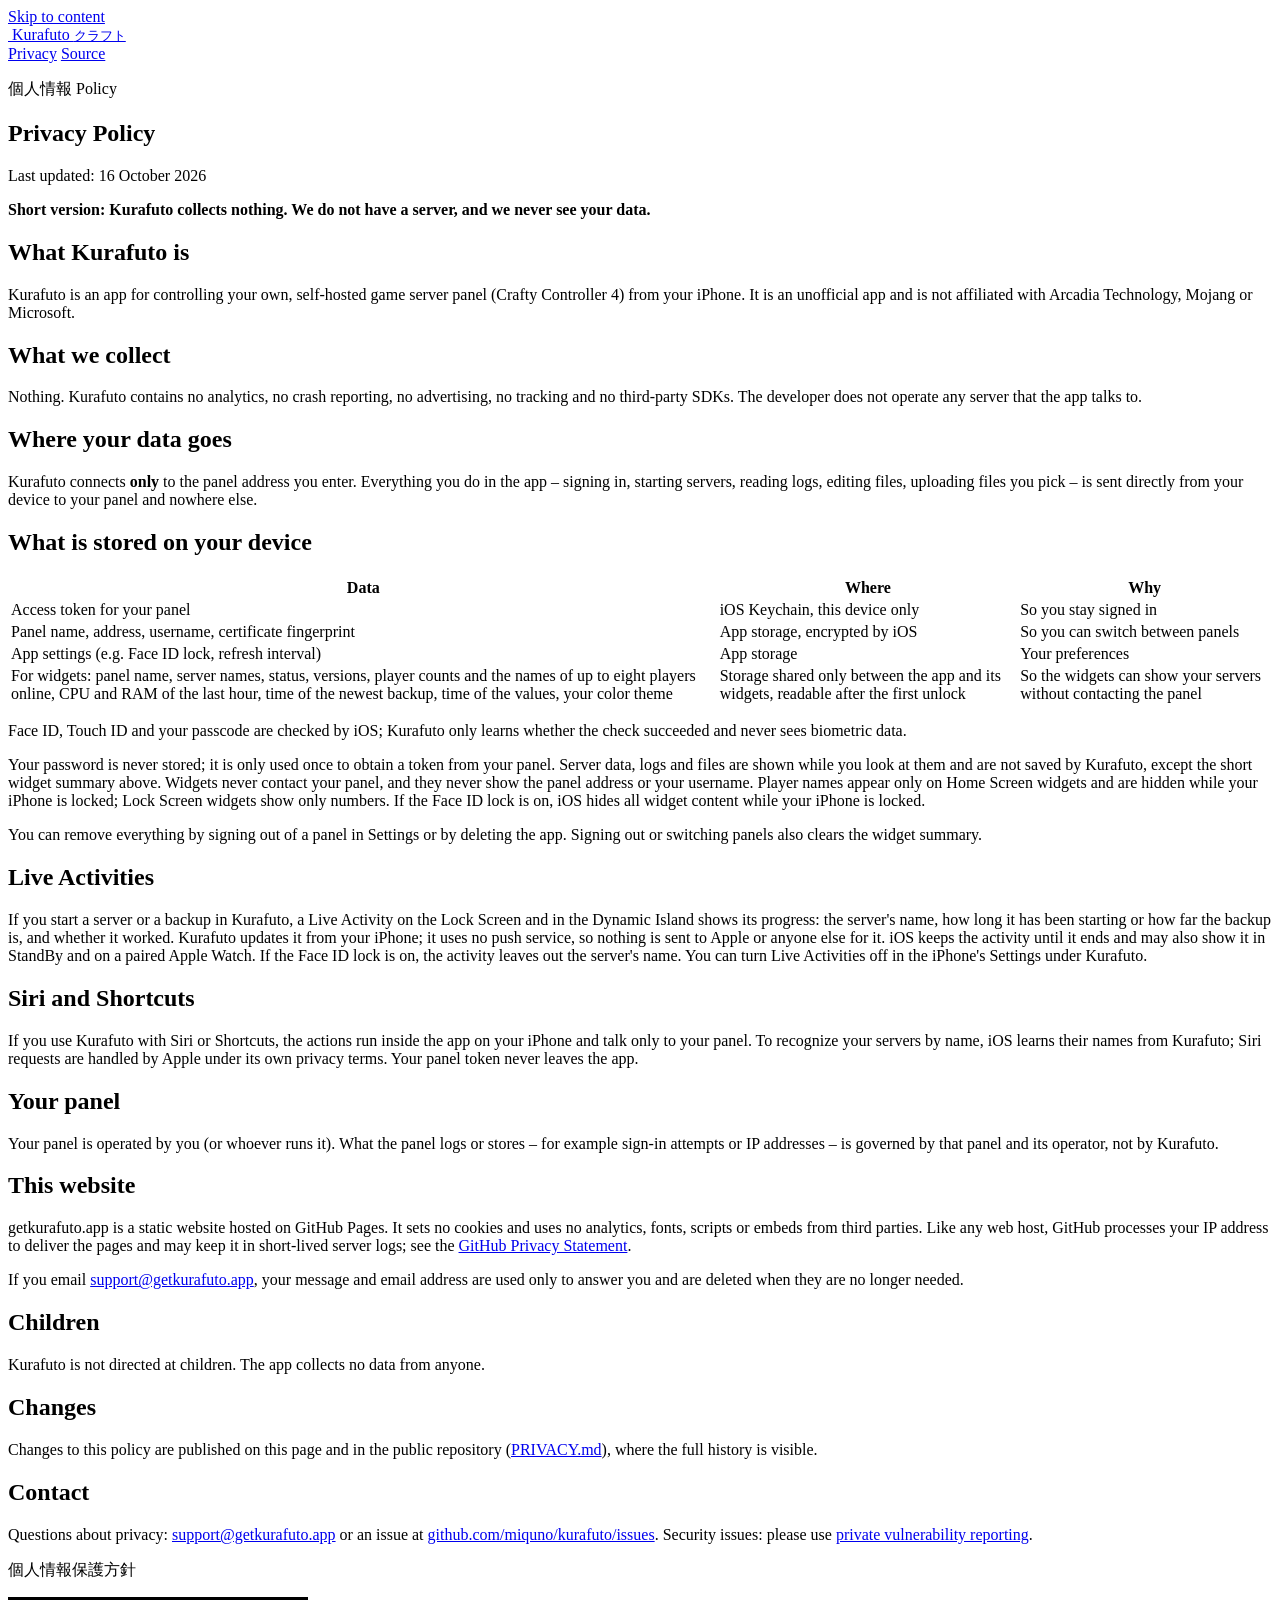
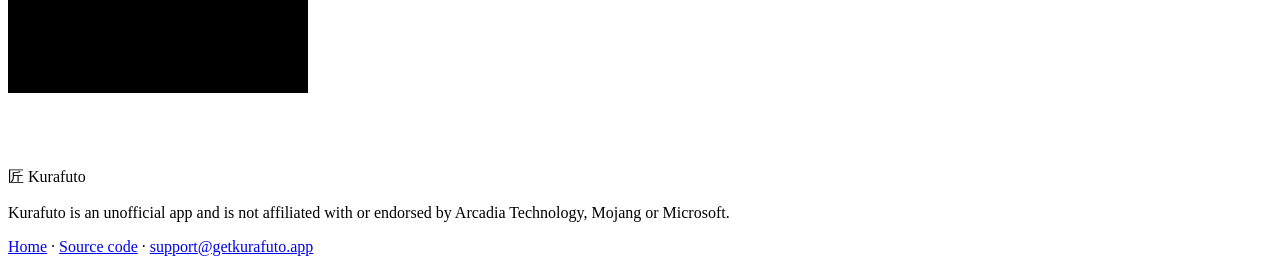
==== commit eb6828af: "chore: point links back to the repository at miquno/kurafuto (#36) Signed-off-by: miquno <35491275+m" ====
--- a/site/privacy/index.html
+++ b/site/privacy/index.html
@@ -17,7 +17,7 @@
       <a class="brand" href="/"><img src="/icon.svg" alt=""> Kurafuto <small lang="ja">クラフト</small></a>
       <nav class="site" aria-label="Main">
         <a href="/privacy/" aria-current="page">Privacy</a>
-        <a href="https://github.com/miqunosoft/kurafuto">Source</a>
+        <a href="https://github.com/miquno/kurafuto">Source</a>
       </nav>
     </div>
   </header>
@@ -72,10 +72,10 @@
         <p>Kurafuto is not directed at children. The app collects no data from anyone.</p>
 
         <h2>Changes</h2>
-        <p>Changes to this policy are published on this page and in the public repository (<a href="https://github.com/miqunosoft/kurafuto/blob/main/PRIVACY.md">PRIVACY.md</a>), where the full history is visible.</p>
+        <p>Changes to this policy are published on this page and in the public repository (<a href="https://github.com/miquno/kurafuto/blob/main/PRIVACY.md">PRIVACY.md</a>), where the full history is visible.</p>
 
         <h2>Contact</h2>
-        <p>Questions about privacy: <a href="mailto:support@getkurafuto.app">support@getkurafuto.app</a> or an issue at <a href="https://github.com/miqunosoft/kurafuto/issues">github.com/miqunosoft/kurafuto/issues</a>. Security issues: please use <a href="https://github.com/miqunosoft/kurafuto/security/advisories/new">private vulnerability reporting</a>.</p>
+        <p>Questions about privacy: <a href="mailto:support@getkurafuto.app">support@getkurafuto.app</a> or an issue at <a href="https://github.com/miquno/kurafuto/issues">github.com/miquno/kurafuto/issues</a>. Security issues: please use <a href="https://github.com/miquno/kurafuto/security/advisories/new">private vulnerability reporting</a>.</p>
       </article>
       <p class="doc-aside" lang="ja" aria-hidden="true">個人情報保護方針</p>
     </div>
@@ -100,7 +100,7 @@
         <p class="sig"><span lang="ja" aria-hidden="true">匠</span> Kurafuto</p>
         <p>Kurafuto is an unofficial app and is not affiliated with or endorsed by Arcadia Technology, Mojang or Microsoft.</p>
       </div>
-      <p class="links"><a href="/">Home</a> · <a href="https://github.com/miqunosoft/kurafuto">Source code</a> · <a href="mailto:support@getkurafuto.app">support@getkurafuto.app</a></p>
+      <p class="links"><a href="/">Home</a> · <a href="https://github.com/miquno/kurafuto">Source code</a> · <a href="mailto:support@getkurafuto.app">support@getkurafuto.app</a></p>
     </div>
   </footer>
 </body>
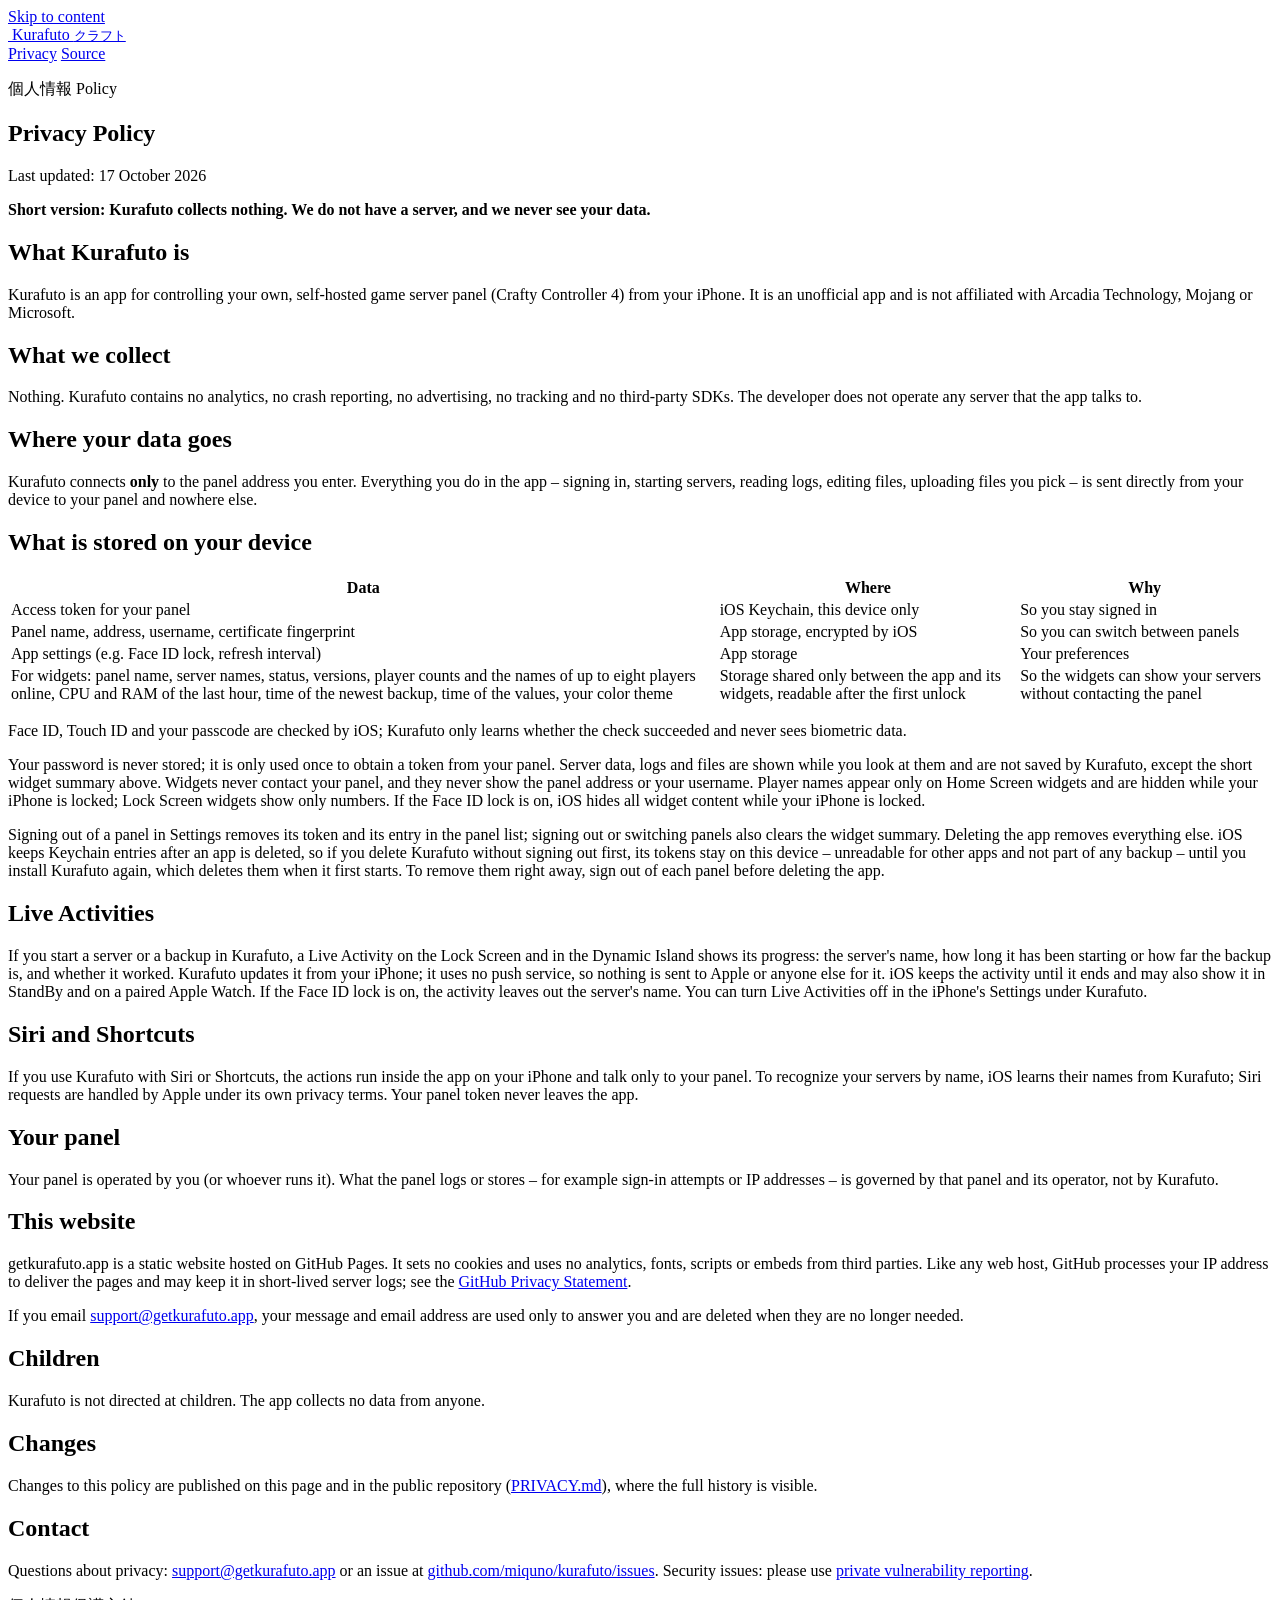
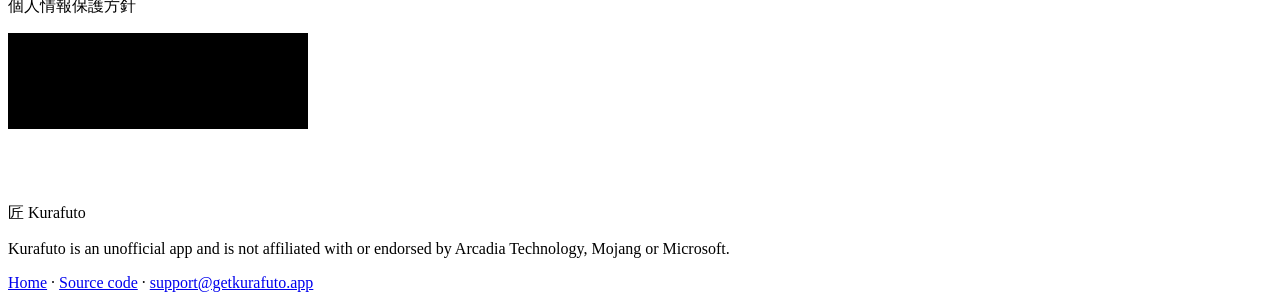
==== commit 5988fb71: "Merge remote-tracking branch 'origin/main' into fix/forget-tokens-after-reinstall Signed-off-by: miq" ====
--- a/site/privacy/index.html
+++ b/site/privacy/index.html
@@ -27,7 +27,7 @@
       <article class="doc">
         <p class="kicker rise" aria-hidden="true"><span lang="ja">個人情報</span> Policy</p>
         <h1 class="rise d1">Privacy Policy</h1>
-        <p class="meta rise d2">Last updated: 16 October 2026</p>
+        <p class="meta rise d2">Last updated: 17 October 2026</p>
 
         <p><strong>Short version: Kurafuto collects nothing. We do not have a server, and we never see your data.</strong></p>
 
@@ -54,7 +54,7 @@
         </div>
         <p>Face ID, Touch ID and your passcode are checked by iOS; Kurafuto only learns whether the check succeeded and never sees biometric data.</p>
         <p>Your password is never stored; it is only used once to obtain a token from your panel. Server data, logs and files are shown while you look at them and are not saved by Kurafuto, except the short widget summary above. Widgets never contact your panel, and they never show the panel address or your username. Player names appear only on Home Screen widgets and are hidden while your iPhone is locked; Lock Screen widgets show only numbers. If the Face ID lock is on, iOS hides all widget content while your iPhone is locked.</p>
-        <p>You can remove everything by signing out of a panel in Settings or by deleting the app. Signing out or switching panels also clears the widget summary.</p>
+        <p>Signing out of a panel in Settings removes its token and its entry in the panel list; signing out or switching panels also clears the widget summary. Deleting the app removes everything else. iOS keeps Keychain entries after an app is deleted, so if you delete Kurafuto without signing out first, its tokens stay on this device – unreadable for other apps and not part of any backup – until you install Kurafuto again, which deletes them when it first starts. To remove them right away, sign out of each panel before deleting the app.</p>
 
         <h2>Live Activities</h2>
         <p>If you start a server or a backup in Kurafuto, a Live Activity on the Lock Screen and in the Dynamic Island shows its progress: the server's name, how long it has been starting or how far the backup is, and whether it worked. Kurafuto updates it from your iPhone; it uses no push service, so nothing is sent to Apple or anyone else for it. iOS keeps the activity until it ends and may also show it in StandBy and on a paired Apple Watch. If the Face ID lock is on, the activity leaves out the server's name. You can turn Live Activities off in the iPhone's Settings under Kurafuto.</p>
